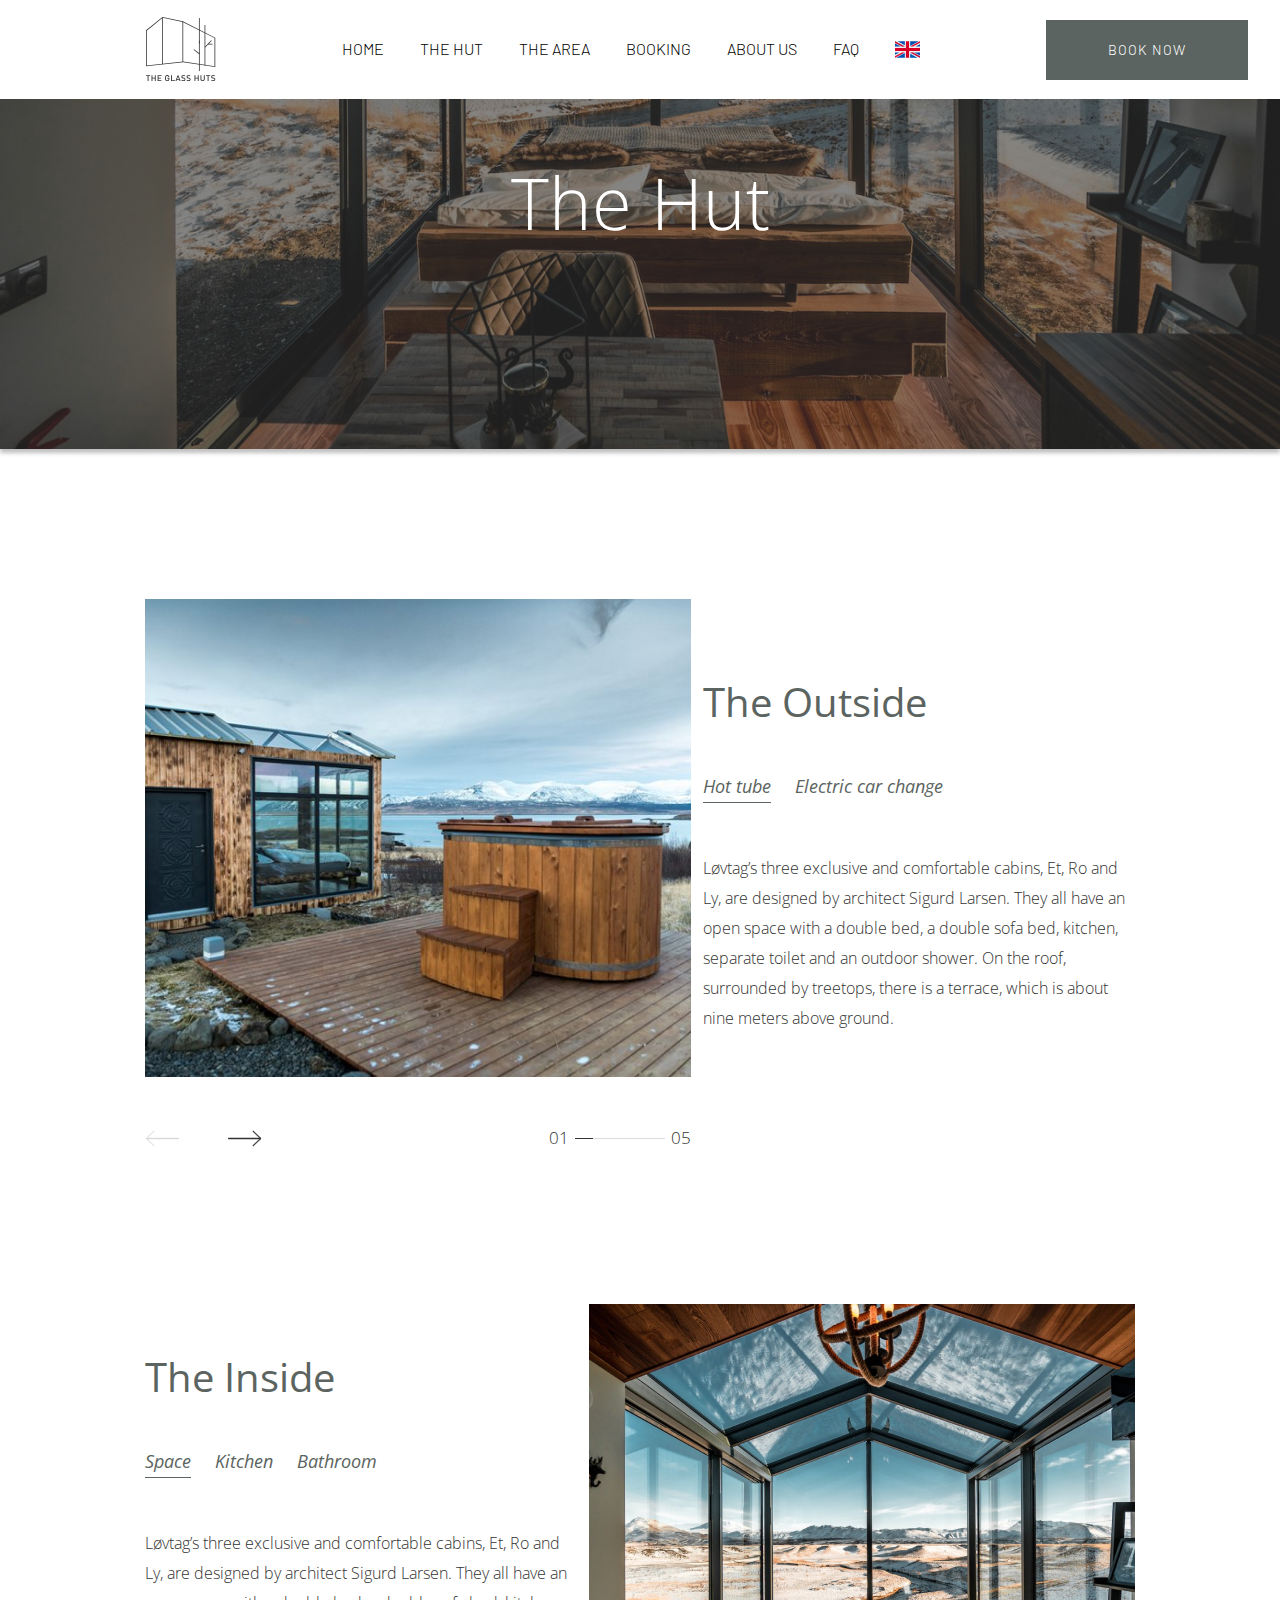
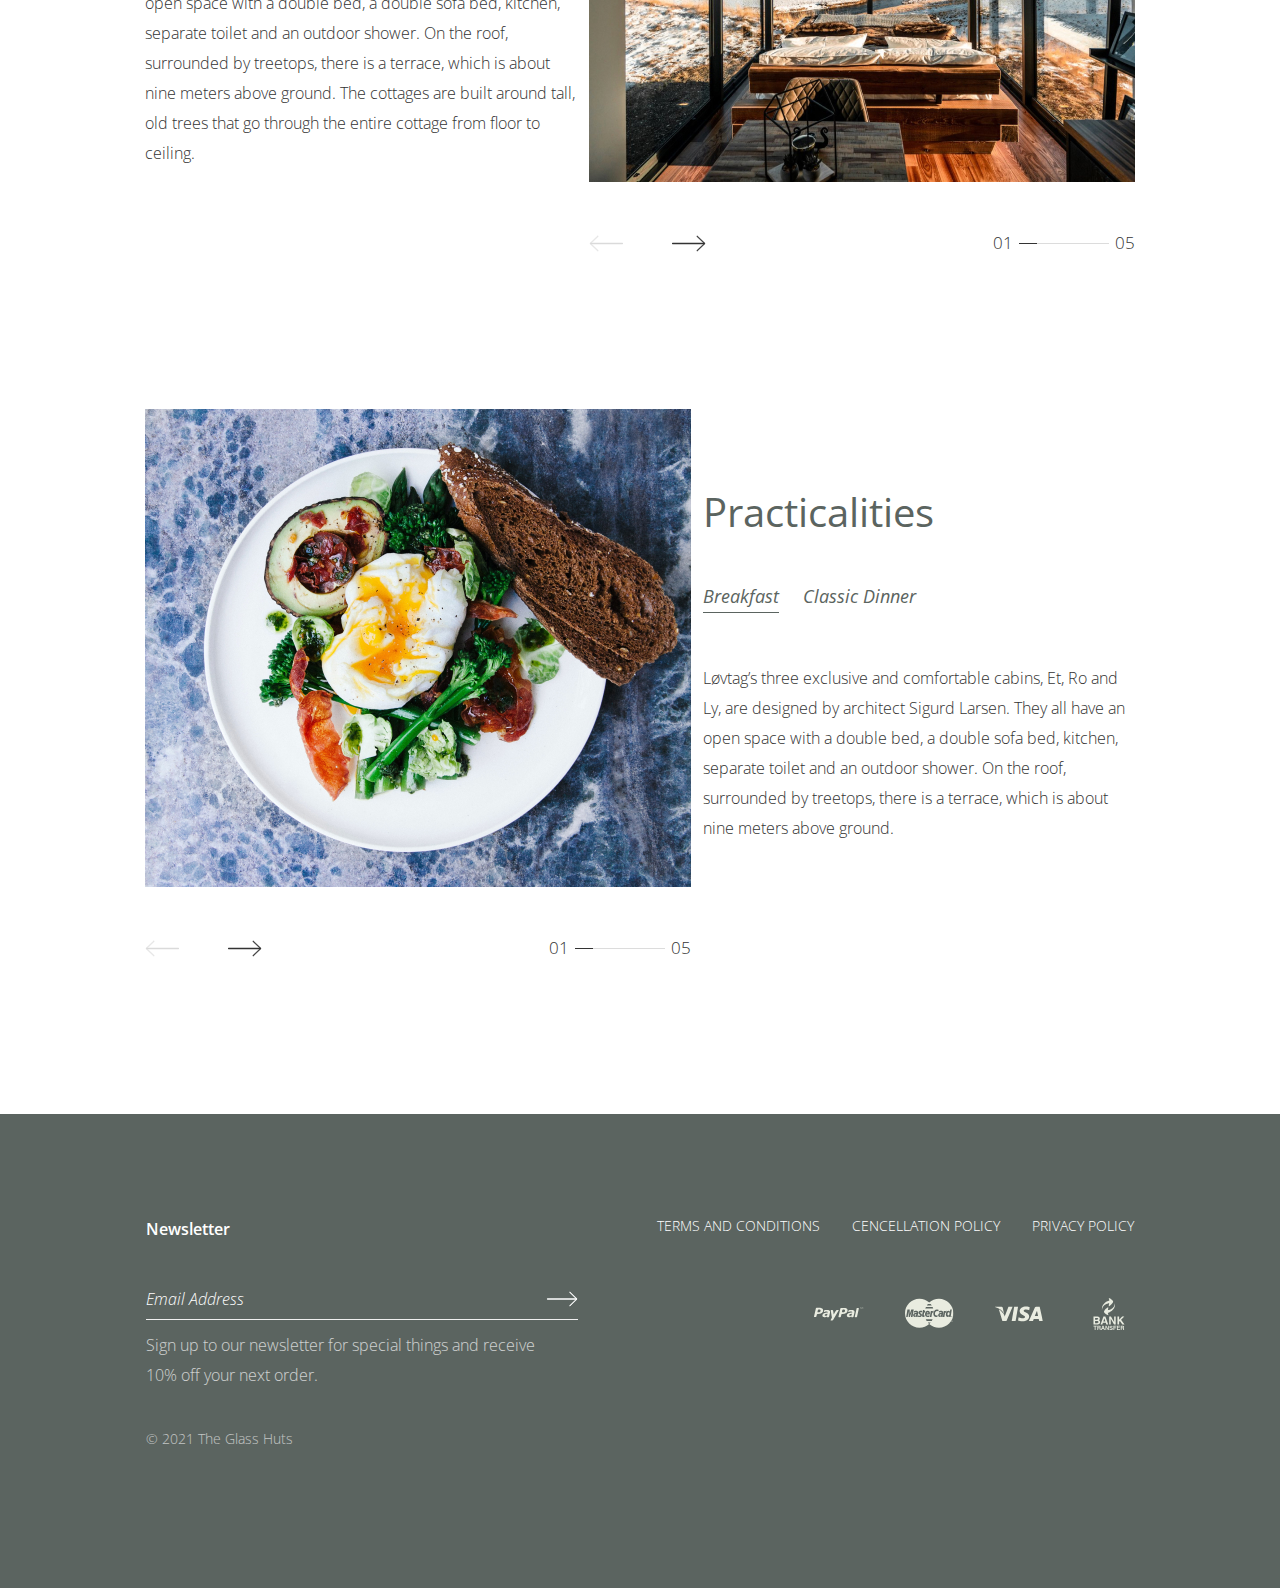
==== hut.html @ 8d21ddbc "initial commit" ====
<!DOCTYPE html>
<html lang="en">

<head>
  <meta charset="UTF-8">
  <meta http-equiv="X-UA-Compatible" content="IE=edge">
  <meta name="viewport" content="width=device-width, initial-scale=1.0">

  <link rel="preconnect" href="https://fonts.googleapis.com">
  <link rel="preconnect" href="https://fonts.gstatic.com" crossorigin>
  <link
    href="https://fonts.googleapis.com/css2?family=Barlow:wght@300;500&family=Open+Sans:wght@300;400;600&display=swap"
    rel="stylesheet">

  <link rel="stylesheet" href="./css/global.css">
  <link rel="stylesheet" href="./css/style.css">

  <script defer src="./js/app.js"></script>
  <script defer src="./js/slider-hut.js"></script>
  <title>The Glass Huts | The Hut</title>
</head>

<body>

  <!-- HEADER -->
  <header class="header">

    <a href="index.html"><img class="logo" src="./img/logo.svg" alt="Glass hut logo"></a>

    <nav class="main-nav">
      <ul class="main-nav__list">
        <li><a href="index.html" class="main-nav__link">Home</a></li>
        <li><a href="hut.html" class="main-nav__link">the hut</a></li>
        <li><a href="area.html" class="main-nav__link">The area</a></li>
        <li><a href="booking.html" class="main-nav__link">booking</a></li>
        <li><a href="about.html" class="main-nav__link">about us</a></li>
        <li><a href="faq.html" class="main-nav__link">faq</a></li>
        <li>

          <div class="language">
            <div class="selected-language">
              <img src="./img/flags/united-kingdom.svg" alt="English language">
            </div>
            <ul class="language-list">
              <li>
                <a href=""><img src="./img/flags/denmark.svg" alt="Danish language">
                </a>
              </li>
              <li>
                <a href=""><img src="./img/flags/germany.svg" alt="German language"></a>
              </li>
              <li>
                <a href=""><img src="./img/flags/united-kingdom.svg" alt="English language"></a>
              </li>
            </ul>
          </div>
        </li>
      </ul>
    </nav>

    <a href="booking.html" class="btn">Book now</a>

  </header><!-- ./header -->

  <main>

    <section class="section-hero section-hero--secondary hut">
      <h1 class="heading-primary">The Hut</h1>
    </section>

    <section class="section-hut">

      <!-- hut-gallery 1 -->
      <div class="hut-gallery">
        <div class="hut-imgs">

          <div class="slider">
            <div class="slider__item slider__item--hut">
              <img src="./img/hut/hut-hot-tub-1.jpg" alt="Hot tub in the open air photo">
            </div>
            <div class="slider__item slider__item--hut">
              <img src="./img/hut/hut-inside-1.jpg" alt="Hot tub in the open air photo">
            </div>
            <div class="slider__item slider__item--hut">
              <img src="./img/hut/hut-hot-tub-1.jpg" alt="Hot tub in the open air photo">
            </div>
            <div class="slider__item slider__item--hut">
              <img src="./img/hut/hut-inside-1.jpg" alt="Hot tub in the open air photo">
            </div>
            <div class="slider__item slider__item--hut">
              <img src="./img/hut/hut-breakfast-1.jpg" alt="Hot tub in the open air photo">
            </div>
          </div>


          <div class="slider__controls-container">
            <!-- Slider controls -->
            <div class="slider__controls--hut">
              <a class="previous previous--hut">
                <img src="./img/hut/slider/arrow-left-disabled.svg" alt="Arrow left"></a>
              <a class="next next--hut">
                <img src="./img/hut/slider/arrow-right.svg" alt="Arrow right"></a>
            </div>

            <!-- Slider progress -->
            <div class="slider-progress-container">
              <p class="slider-progress-num">01</p>
              <div class="slider-progress--hut">
                <div class="slider-progress__item--hut"></div>
                <div class="slider-progress__item--hut"></div>
                <div class="slider-progress__item--hut"></div>
                <div class="slider-progress__item--hut"></div>
                <div class="slider-progress__item--hut"></div>
              </div>
              <p class="slider-progress-num">05</p>
            </div>
          </div>
        </div>


        <div class="hut-info">
          <h2 class="generic-content__title">The Outside</h2>
          <div class="hut-categories">
            <a href="#" class="generic-content__link active">Hot tube
            </a>
            <a href="#" class="generic-content__link">Electric car change
            </a>
          </div>
          <p class="generic-content__text">Løvtag’s three exclusive and comfortable cabins, Et, Ro and Ly, are designed
            by architect Sigurd Larsen. They all have an open space with a double bed, a double sofa bed, kitchen,
            separate toilet and an outdoor shower. On the roof, surrounded by treetops, there is a terrace, which is
            about nine meters above ground. </p>
          <p class="generic-content__text invisible">Lorem ipsum dolor sit amet consectetur adipisicing elit. Soluta
            nihil corporis quia libero eaque fugiat dolorem eos. Consequatur, natus ea dolorum doloremque dolores est
            aut atque voluptatibus impedit officiis officia repudiandae velit minima iusto placeat delectus sit esse!
            Eum aliquid iure excepturi reiciendis repellendus dolores fugiat ex porro placeat velit. </p>
        </div>
      </div> <!-- ./hut-gallery -->

      <!-- hut-gallery 2 -->
      <div class="hut-gallery">
        <div class="hut-info">
          <h2 class="generic-content__title">The Inside</h2>
          <div class="hut-categories">
            <a href="#" class="generic-content__link active">Space
            </a>
            <a href="#" class="generic-content__link ">Kitchen
            </a>
            <a href="#" class="generic-content__link">Bathroom
            </a>
          </div>
          <p class="generic-content__text">Løvtag’s three exclusive and comfortable cabins, Et, Ro and Ly, are designed
            by architect Sigurd Larsen. They all have an open space with a double bed, a double sofa bed, kitchen,
            separate toilet and an outdoor shower. On the roof, surrounded by treetops, there is a terrace, which is
            about nine meters above ground. The cottages are built around tall, old trees that go through the entire
            cottage from floor to ceiling.</p>
          <p class="generic-content__text invisible">Lorem, ipsum dolor sit amet consectetur adipisicing elit. Porro
            distinctio
            est doloremque aperiam laboriosam sed voluptatum fugit, dolor non soluta consequatur facere nihil doloribus
            deleniti quae ad cupiditate perferendis. Vitae aperiam, nobis doloribus provident atque iure aliquid fuga
            ut! Rerum quidem vel repellendus esse nostrum. Non cupiditate nostrum quas fuga modi voluptate error, quos
            eaque. Eos perspiciatis tempora non voluptatem itaque velit et nobis eius exercitationem sed, veniam
            mollitia esse?</p>
          <p class="generic-content__text invisible">Lorem ipsum dolor sit amet consectetur adipisicing elit. Odit
            corrupti quasi
            accusamus maiores quibusdam cum, accusantium rerum nisi sapiente doloremque reprehenderit earum in maxime
            veniam fuga? Vero, libero harum voluptatum, voluptate illo voluptates veniam consectetur aliquid ipsam quos,
            nobis in? Nam, vitae voluptatibus fuga inventore sint itaque sapiente quasi ut quisquam iste vero. Culpa
            alias distinctio quasi rem officiis assumenda cupiditate laudantium, laboriosam repellendus dignissimos
            delectus temporibus neque. Quae, id?</p>
        </div>

        <div class="hut-imgs">

          <div class="slider">
            <div class="slider__item slider__item--hut">
              <img src="./img/hut/hut-inside-1.jpg" alt="Hot tub in the open air photo">
            </div>
            <div class="slider__item slider__item--hut">
              <img src="./img/hut/hut-hot-tub-1.jpg" alt="Hot tub in the open air photo">
            </div>
            <div class="slider__item slider__item--hut">
              <img src="./img/hut/hut-inside-1.jpg" alt="Hot tub in the open air photo">
            </div>
            <div class="slider__item slider__item--hut">
              <img src="./img/hut/hut-hot-tub-1.jpg" alt="Hot tub in the open air photo">
            </div>
            <div class="slider__item slider__item--hut">
              <img src="./img/hut/hut-breakfast-1.jpg" alt="Hot tub in the open air photo">
            </div>
          </div>


          <div class="slider__controls-container">
            <!-- Slider controls -->
            <div class="slider__controls--hut">
              <a class="previous previous--hut">
                <img src="./img/hut/slider/arrow-left-disabled.svg" alt="Arrow left"></a>
              <a class="next next--hut">
                <img src="./img/hut/slider/arrow-right.svg" alt="Arrow right"></a>
            </div>

            <!-- Slider progress -->
            <div class="slider-progress-container">
              <p class="slider-progress-num">01</p>
              <div class="slider-progress--hut">
                <div class="slider-progress__item--hut"></div>
                <div class="slider-progress__item--hut"></div>
                <div class="slider-progress__item--hut"></div>
                <div class="slider-progress__item--hut"></div>
                <div class="slider-progress__item--hut"></div>
              </div>
              <p class="slider-progress-num">05</p>
            </div>
          </div>
        </div>
      </div> <!-- ./hut-gallery -->

      <!-- hut-gallery 3 -->
      <div class="hut-gallery">
        <div class="hut-imgs">

          <div class="slider">
            <div class="slider__item slider__item--hut">
              <img src="./img/hut/hut-breakfast-1.jpg" alt="Hot tub in the open air photo">
            </div>
            <div class="slider__item slider__item--hut">
              <img src="./img/hut/hut-inside-1.jpg" alt="Hot tub in the open air photo">
            </div>
            <div class="slider__item slider__item--hut">
              <img src="./img/hut/hut-hot-tub-1.jpg" alt="Hot tub in the open air photo">
            </div>
            <div class="slider__item slider__item--hut">
              <img src="./img/hut/hut-breakfast-1.jpg" alt="Hot tub in the open air photo">
            </div>
            <div class="slider__item slider__item--hut">
              <img src="./img/hut/hut-inside-1.jpg" alt="Hot tub in the open air photo">
            </div>
          </div>


          <div class="slider__controls-container">
            <!-- Slider controls -->
            <div class="slider__controls--hut">
              <a class="previous previous--hut">
                <img src="./img/hut/slider/arrow-left-disabled.svg" alt="Arrow left"></a>
              <a class="next next--hut">
                <img src="./img/hut/slider/arrow-right.svg" alt="Arrow right"></a>
            </div>

            <!-- Slider progress -->
            <div class="slider-progress-container">
              <p class="slider-progress-num">01</p>
              <div class="slider-progress--hut">
                <div class="slider-progress__item--hut"></div>
                <div class="slider-progress__item--hut"></div>
                <div class="slider-progress__item--hut"></div>
                <div class="slider-progress__item--hut"></div>
                <div class="slider-progress__item--hut"></div>
              </div>
              <p class="slider-progress-num">05</p>
            </div>
          </div>
        </div>


        <div class="hut-info">
          <h2 class="generic-content__title">Practicalities</h2>
          <div class="hut-categories">
            <a href="#" class="generic-content__link active">Breakfast
            </a>
            <a href="#" class="generic-content__link">Classic Dinner
            </a>
          </div>
          <p class="generic-content__text">Løvtag’s three exclusive and comfortable cabins, Et, Ro and Ly, are designed
            by architect Sigurd Larsen. They all have an open space with a double bed, a double sofa bed, kitchen,
            separate toilet and an outdoor shower. On the roof, surrounded by treetops, there is a terrace, which is
            about nine meters above ground. </p>
          <p class="generic-content__text invisible">Lorem ipsum dolor sit amet consectetur adipisicing elit. Soluta
            nihil corporis quia libero eaque fugiat dolorem eos. Consequatur, natus ea dolorum doloremque dolores est
            aut atque voluptatibus impedit officiis officia repudiandae velit minima iusto placeat delectus sit esse!
            Eum aliquid iure excepturi reiciendis repellendus dolores fugiat ex porro placeat velit. </p>
        </div>
      </div> <!-- ./hut-gallery -->

    </section>

  </main>

  <footer class="footer">
    <div class="newsletter">
      <h3 class="newsletter__title">Newsletter</h3>
      <form class="footer-form">
        <div class="form-group">
          <input class="form-input" type="email" name="email" placeholder="Email Address">
          <button class="form-btn" type="submit"><img src="./img/slider/arrow-right.svg"
              alt="Arrow right icon"></button>
        </div>
      </form>
      <p class="generic-content__text">Sign up to our newsletter for special things and receive 10% off your next order.
      </p>
      <p class="generic-content__text copyright">&copy; 2021 The Glass Huts</p>
    </div>
    <div class="footer-links">
      <ul class="policy-links">
        <li><a class="policy-link" href="#">TERMS AND CONDITIONS</a></li>
        <li><a class="policy-link" href="#">CENCELLATION POLICY</a></li>
        <li><a class="policy-link" href="#">PRIVACY POLICY</a></li>
      </ul>
      <ul class="payment-links">
        <li><a href="https://paypal.com" target="_blank"><img src="./img/footer/paypal-logo.svg" alt="Paypal logo"></a>
        </li>
        <li><a href="https://mastercard.com" target="_blank"><img src="./img/footer/mastercard-logo.svg"
              alt="Mastercard logo"></a></li>
        <li><a href="https://visa.com" target="_blank"><img src="./img/footer/visa-logo.svg" alt="Visa card logo"></a>
        </li>
        <li><a
            href="https://www.google.com/search?q=bank+transfer&sxsrf=AOaemvKVioMUXL3Hq52mlbik66ZH3pfMEw%3A1636132542010&ei=vmaFYZEC4qOuBJS-uFA&oq=bank+transfer&gs_lcp=[base64]&sclient=gws-wiz&ved=0ahUKEwiR2eLX3IH0AhXikYsKHRQfDgoQ4dUDCA4&uact=5"
            target="_blank"><img src="./img/footer/banktransfer-logo.svg" alt="Bank transfer logo"></a></li>
      </ul>
    </div>
  </footer>
</body>

</html>
---- css/global.css ----
/* - Font sizez (px)
10 / 12 / 14 / 16 / 18 / 20 / 24 / 30 / 36 / 44 / 52 / 62 / 74 / 86 / 98 */

/* Spacing system (px)
2 / 4 / 8 / 12 / 16 / 24 / 32 / 48 / 64 / 80 / 96 / 128 */

/* FONTS 
 font-family: 'Barlow', sans-serif;
font-family: 'Open Sans', sans-serif; 
*/

:root {
  --fw-300: 300;
  --fw-400: 400;
  --fw-500: 500;
  --fw-600: 600;
  --fw-700: 700;

  --clr-grey-100: #EFEFEF;
  --clr-grey-200: #828282;
  --clr-grey-400: #333;
  --clr-black: #000;
  --clr-white: #fff;
  --clr-green-400: #41906D;
  --clr-primary-200: #E9ECE0;
  --clr-primary-300: #808E88;
  --clr-primary-400: #5B6460;
  --clr-primary-500: #3E443E;
}

/* GLOBAL STYLES */

*,
*::before,
*::after {
  margin: 0;
  padding: 0;
  box-sizing: border-box;
}

html {
  /* 1rem = 10px */
  font-size: 62.5%;
  scroll-behavior: smooth;
}

body {
  max-width: 141rem;
  margin: 0 auto;

  font-family: 'Open Sans', sans-serif;
  font-weight: var(--fw-400);
  line-height: 1;
  color: var(--clr-grey-400);
}

img {
  max-width: 100%;
  height: auto;
  display: block;
}

section {
 margin-bottom: 15rem;
}

ul {
  list-style: none;
}

.flex {
  display: flex;
}

/**************************/
/* GENERAL REUSABLE COMPONENTS */
/**************************/

.container {
  padding: 0 14.6rem;
}

.heading-primary {
  font-size: 7.2rem;
  font-weight: var(--fw-300);
  color: var(--clr-white);
  line-height: 1.02;
}

.generic-content {
  width: 50%;

  color: var(--clr-primary-400);
}

.generic-content__title {
  margin-bottom: 5rem;

  font-size: 4rem;
  font-weight: var(--fw-400);
  color: var(--clr-primary-400);
}

.generic-content__subtitle {
  margin-bottom: 3rem;

  font-size: 2.4rem;
  font-weight: var(--fw-400);
  font-style: italic;
  color: var(--clr-primary-400);
  line-height: 1.5; 
}

.generic-content__text {
  padding-bottom: 3.4rem; 

  font-size: 1.6rem;
  font-weight: var(--fw-300);
  line-height: 1.875;
  color: var(--clr-black);
  text-decoration: none;
}

.generic-content__link:link,
.generic-content__link:visited {
  font-size: 1.6rem;
  font-weight: var(--fw-600);
  color: var(--clr-primary-400);
  text-decoration: none;

  border-bottom: 2px solid var(--clr-primary-400);
}

.section-img {
  width: 50%;
}

.invisible {
  display: none;
}

/* BUTTON */
.btn,
.btn:link,
.btn:visited {
  display: inline-block;
  padding: 1.6rem 6.2rem;

  font-family: "Barlow", sans-serif;
  font-size: 1.4rem;
  font-weight: var(--fw-300);
  letter-spacing: 1px;
  line-height: 2;
  color: var(--clr-white);
  text-transform: uppercase;
  text-decoration: none;

  background-color: var(--clr-primary-400);
  border: 0;
  cursor: pointer;

  transition: background .3s ease;
}

.btn:hover,
.btn:active {
  background-color: var(--clr-primary-300);
}

.btn--full {
  width: 100%;
  margin-bottom: 3rem;

  text-align: center;
}

.btn--cta:link,
.btn--cta:visited {
  display: flex;
  justify-content: center;
  align-items: center;
  padding: 1.95rem 8.4rem;

  font-size: 1.8rem;
  line-height: 1.55;
}

.btn-link:link,
.btn-link:visited {
  width: 18rem;
  height: 5.5rem;
  display: flex;
  justify-content: center;
  align-items: center;

  margin-top: 5rem;
  padding: 1.4rem 3rem;

  background: 0;
  border: .5px solid var(--clr-white);
  box-shadow: 0 4px 4px rgba(0, 0, 0, .25);

  transition: all .3s;
}

.btn-link:hover,
.btn-link:active {
  color: var(--clr-primary-500);

  background-color: var(--clr-primary-200);

}


/* CTA */
.cta {
  display: flex;
  position: absolute;
  left: 14.6rem;
  bottom: -3.5rem;
}

.cta__price {
  display: flex;
  flex-direction: column;
  justify-content: center;
  align-items: center;
  padding: 1.95rem 3.1rem 1.95rem 2.8rem;

  font-family: 'Barlow', sans-serif;
  font-size: 1.2rem;
  font-weight: var(--fw-300);
  color: var(--clr-grey-400);
  line-height: 1.5;

  background-color: var(--clr-primary-200);
}

.cta__price span:nth-child(1) {
  align-self: start;
}

.cta__price span:nth-child(2) {
  font-size: 2.2rem;
  font-weight: var(--fw-500);
  line-height: 1.27;
}

.cta__price span:nth-child(3) {
  align-self: end;
}

/**************************/
/* SLIDER */
/**************************/
.slider {
  position: relative;
}

.slider__item--hero {
  background-color: var(--clr-grey-400);
  position: relative;
/*   overflow: hidden; */
}

.slider__item--hero img {
  width: 100%;
  
  /* object-fit: cover; */
  opacity: .65;
}

.slider__controls{
  display: flex;
  gap: 5rem;
  position: absolute;
  bottom: 8.5rem;
  left: 50%;
  transform: translateX(-50%);

  cursor: pointer;
}

.previous img,
.next img {
  cursor: pointer;

  transition: all .6s ease;
}

.previous:hover img,
.next:hover img {
  filter: invert(35%);
}

/* slide animation */
.slider__item {
  animation-name: fade;
  animation-duration: 1.5s;
}

@keyframes fade {
  
  from  {
    opacity: .7;
  }

  to {
    opacity: 1;
  }
}

/* Slider progress */
.slider-progress {
  position: absolute;
  width: 1.5px;
  height: 400px;
  top: 95px;
  left: 41px;
  padding: 2rem 0;

  background-color: rgba(255, 255, 255, .25);
}

.slider-progress__item{
  width: 1.5px;
  height: 60px;

  background-color: var(--clr-white);
  
  transition: opacity .4s linear;
}
---- css/style.css ----
/**************************/
/* HEADER */
/**************************/
.header {
  display: flex;
  justify-content: space-between;
  align-items: center;
  padding: 1.7rem 3.2rem 1.7rem 14.6rem;  

 box-shadow: 2px 0 20px rgba(0, 0, 0, .08);
}

.logo {
  height: 6.5rem;
}

/**************************/
/* NAVIGATION */
/**************************/
.main-nav__list {
  display: flex;
  align-items: center;
  gap: 3.6rem;

  font-family: "Barlow", sans-serif;
}

.main-nav__link:link,
.main-nav__link:visited {
  display: inline-block;

  font-size: 1.6rem;
  font-weight: var(--fw-300);
  color: var(--clr-black);
  text-decoration: none;
  text-transform: uppercase;


}

.main-nav__link:link:after,
.main-nav__link:visited:after {
  content: "";
  display: block;

  border-bottom: 1px solid var(--clr-black);

  transform: scaleX(0);
  transition: transform .25s ease-in-out;
}

.main-nav__link:hover:after,
.main-nav__link:active:after {
  transform: scaleX(1);
}

/* Language menu */
.language {
  display: flex;
  flex-direction: column;
  justify-content: center;
  align-items: center;
  position: relative;
}

.selected-language {
  cursor: pointer;
}

.language-list {
  display: none;
  width: 3.5rem;

  background-color: var(--clr-white);
   box-shadow: 0 1px 10px rgba(0, 0, 0, .2);
}

.language:hover .language-list{
  display: block;
  position: absolute;
  top: 2.5rem;
  left: -.5rem;

  z-index: 10;
}

.language-list li {
  width: 3.5rem;
  height: 3.5rem;
}

.language-list li a {
  padding: .5rem;
  display: block;
}

.language-list li a:hover {
  background-color: var(--clr-primary-200);
}

/**************************/
/* SECTION HERO */
/**************************/
.section-hero {
  position: relative;

  box-shadow: 0 4px 4px rgba(0, 0, 0, .25);
}

.section-hero--secondary {
  max-width: 100%;
  height: 35rem;
  padding-top: 6.7rem;
  display: flex;
  flex-direction: column;
  align-items: center;

  background-repeat: no-repeat;
  background-position: center;
  background-size: cover;
}

.section-hero--secondary.booking {
  background-image: linear-gradient(rgba(51, 51, 51, .6), rgba(51, 51, 51, .6)),
  url('.././img/booking/booking-hero.jpg');
}

.section-hero__content {
  position: absolute;
  top: 9.5rem;
  right: 5.8rem;

  text-align: right;
}

.section-hero__content div {
  max-width: 33rem;
  margin: 3.4rem 8.4rem 0 auto;

  text-align: center;
}

.section-hero__description {
  font-size: 2rem;
  font-weight: var(--fw-300);
  color: var(--clr-white);
  line-height: 1.5;
}

.section-hero__location {
  display: flex;
  align-items: center;
  margin-top: 1.5rem;

  font-size: 1.8rem;
  font-weight: var(--fw-300);
  color: var(--clr-white);
  line-height: 1.333;
}

.section-hero__location span {
  position: relative;
  margin-left: .65rem;
}

.section-hero__location span:after {
  content: "";
  position: absolute;
  left: 0;
  bottom: 2px;
  display: block;
  height: 1px;
  width: 100%;

  background-color: var(--clr-white);  
}

/**************************/
/* SECTION CABINS */
/**************************/

.cabins .flex {
  margin-bottom: 15rem;
}

.generic-content--cabins {
  padding: 8.7rem 10.5rem 0 14.7rem;
}

.cabins__gallery {
  display: flex;
  gap: 2.4rem;
  padding: 0 3.2rem;
  
}

.cabins__gallery-item,
.about-gallery-item {
  overflow: hidden;
}

.cabins__gallery-item img,
.about-gallery-item img {
  transition: all .4s;
}

.cabins__gallery-item img:hover,
.about-gallery-item img:hover {
  transform: scale(1.1);
}

/**************************/
/* SECTION FOREST */
/**************************/

.section-forest {
  display: flex;
  margin-bottom: 0;
}

.section-img--forest {
  position: relative;
  height: 65rem;

  background-color:var(--clr-primary-500);
}

.location-mark:before {
  display: flex;
  justify-content: center;
  align-items: center;

  content: "WE ARE \A HERE";
  /* помогает перевести текст на следующую строку */
  white-space: pre;
 
  width: 17.6rem;
  height: 17.6rem;
  position: absolute;
  top: 50%;
  left: 50%;
  z-index: 10;

  font-family: 'Barlow', sans-serif;
  font-size: 1.2rem;
  font-weight: var(--fw-300);
  text-transform: uppercase;
  color: var(--clr-grey-400);
  line-height: 1.33;
  text-align: center;

  border-radius: 50%;
  /* Чтобы градиент сработал, пришлось написать ему стартовую позицию 50% 50%, которая якобы должна быть по-умолчанию если её не указывать, но без неё не работает, пойми почему? */
  background-image: radial-gradient(
    50% 50%,
    #fff 0% 54.54%,
    rgba(255, 255, 255, .35) 56% 76.13%,
    rgba(255, 255, 255, .15) 77% 100%);

  transform: translate(-50%, -50%);
}

.section-img--forest img{
  height: 100%;

  object-fit: cover;
  object-position: top left;
  opacity: .6;
}

.generic-content--forest {
  padding: 15rem 13rem 12rem 11rem;

  background-color: var(--clr-primary-200);
}

.generic-content--forest .generic-content__link {
  font-style: italic;
}


/**************************/
/* SECTION FACILITIES */
/**************************/
.section-facilities {
  padding: 15rem 29rem;
  margin-bottom: 0;

  text-align: center;

  background-color: var(--clr-primary-400);
}

.generic-content__title--facilities {
  margin-bottom: 10rem;

  font-weight: var(--fw-300);
  color: var(--clr-white);
}

.facilities__list {
  display: grid;
  justify-items: center;
  align-items: center;
  grid-template-columns: repeat(4, 1fr);
  gap: 8rem;
}

.facilities__list-item {
  display: flex;
  flex-direction: column;
}

.facilities__list-item img {
  width: 7rem;
  height: 7rem;
  margin-bottom: 2rem;
  justify-self: center;
  align-self: center;
}

.facilities__list-item span {
  font-size: 1.8rem;
  color: var(--clr-white);
  line-height: 1.55;
}

/**************************/
/* ABOUT US FEATURE */
/**************************/
.about-us-feature {
  width: 100%;
  height: 55.9rem;
  position: relative;
}

.feature-img {
  width: 100%;
  height: 100%;
  object-fit: cover;
  object-position: left;
}

.btn--rounded:link,
.btn--rounded:visited {
  display: flex;
  width: 15.7rem;
  height: 15.7rem;
  justify-content: center;
  align-items: center;  
  position: absolute;
  top: 50%;
  left: 50%;

  transform: translate(-50%, -50%);  

  font-family: 'Barlow', sans-serif;
  font-size: 1.6rem;
  font-weight: var(--fw-300);
  line-height: 1.375;
  text-decoration: none;
  color: var(--clr-grey-400);

  background-color: var(--clr-primary-200);
  border-radius: 50%;

  transition: all .3s;
}

.btn--rounded:hover,
.btn--rounded:active {
  color: var(--clr-white);
  
  background-color: var(--clr-primary-400); 
}

.btn--rounded:link span,
.btn--rounded:visited span {
  border-bottom: 0;
 
  transition: border .3s;
}

.btn--rounded:hover span,
.btn--rounded:active span {
  margin-bottom: -1px;

  border-bottom: 1px solid var(--clr-white);
}

/**************************/
/* ABOUT US FEATURE */
/**************************/
.section-contacts {
  display: flex;
  justify-content: center;
  align-items: flex-end;
  padding: 15rem 14.6rem 13.3rem;
  margin-bottom: 0;
}

.section-contacts .generic-content__text {
  padding-bottom: 0;
}

.section-contacts address {
  display: flex;
  flex-direction: column;
}

.section-contacts address span {
  margin-bottom: 2rem;
}

.section-contacts a{
  text-decoration: none;
  color: var(--clr-black);
}

.cta-block {
  margin-top: 4.6rem;
  margin-left: auto;
}

.cta--contacts{
  position: static;
}
.cta--contacts .btn--cta {
  padding: 3.6rem 8rem;
}

.cta--contacts .cta__price {
  padding: 1.95rem 3.26rem 1.95rem 1.9rem;
}

.social-links {
  display: flex;
  gap: 4.3rem;
  margin-bottom: 1.7rem;
}

.social-link:link,
.social-link:visited {
  display: flex;
  justify-content: center;
  align-items: center;
  width: 5rem;
  height: 5rem;
  margin-top: 5rem;

  border-radius: 50%;
  background-color: var(--clr-primary-400);

  transition:  all .3s;
}

.social-link:hover,
.social-link:active {
  background-color: var(--clr-primary-200);
}

.social-link:hover img,
.social-link:active img {
  transition: all .3s;
}

.social-link:hover img,
.social-link:active img {
  filter: invert(39%) sepia(14%) saturate(197%) hue-rotate(101deg) brightness(93%) contrast(89%);
}

/**************************/
/* FOOTER */
/**************************/
.footer {
  display: flex;
  justify-content: space-between;
  padding: 10rem 14.6rem;

  background-color: var(--clr-primary-400);
}

.footer-form {
  width: 43.2rem;
}

.form-group {
  display: flex;
  justify-content: space-between;
  margin-bottom: 1rem;

  border-bottom: 1px solid var(--clr-grey-100);
}

.form-input,
.form-btn {
  display: inline-block;
  padding-bottom: .5rem;

  background: none;
  border: 0;
}

.form-input {
  width: 100%;

  font-family: 'Open Sans', sans-serif; 
}

.form-input,
.form-input:focus,
.form-input::placeholder {
  font-size: 1.6rem;
  font-style: italic;
  font-weight: var(--fw-300);
  color: var(--clr-white);
  line-height: 1.875;

  outline: none;
}

.form-btn {
  cursor: pointer;
}

.newsletter__title {
  margin-bottom: 4rem;

  font-size: 1.6rem;
  font-weight: var(--fw-600);
  color: var(--clr-white);
  line-height: 1.875;
}

.newsletter .generic-content__text {
  max-width: 45ch;

  color: var(--clr-white);
  opacity: .7;
}

.newsletter .copyright {
  font-size: 1.4rem;
  font-weight: var(--fw-300);
  line-height: 2.15;
  color: var(--clr-grey-100);

  opacity: .7;
}

.footer-links {
  display: flex;
  flex-direction: column;
  align-items: flex-end;
}

.policy-links {
  display: flex;
  justify-content: center;
  align-items: center;
  gap: 3.2rem;
  margin-bottom: 5rem;
}

.policy-link:link,
.policy-link:visited {
  font-size: 1.4rem;
  font-weight: var(--fw-300);
  line-height: 1.714;
  color: var(--clr-white);
  text-decoration: none;
  text-transform: uppercase;
}

.policy-link:link:after,
.policy-link:visited:after {
  content: "";
  display: block;

  border-bottom: 1px solid var(--clr-white);

  transform: scaleX(0);
  transition: transform .25s ease-in-out;
}

.policy-link:hover:after,
.policy-link:active:after {
  transform: scaleX(1);
}

.payment-links {
  display: flex;
  gap: 4rem;
 }

.payment-links li {
  width: 5rem;
  height: 5rem;
  display: flex;
  justify-content: center;
  align-items: center;
}

/**************************/
/* SECTION FAQ */
/**************************/

.section-faq {
  margin-top: 15rem;
}

/**************************/
/* SECTION BOOKING */
/**************************/
.section-booking,
.section-payment {
  display: flex;
  justify-content: space-between;
  padding: 0 3.2rem 0 14.6rem;
  margin-bottom: 0;
}

.section-link {
  display: flex;  
  justify-content: center;
  margin-bottom: 10rem;
}

/* Features */
.section-booking-features,
.payment-info {
  width: 66rem;
}

.section-booking-feature {
  margin-bottom: 10rem;
}

.section-booking__title,
.payment-form-title {
  padding-bottom: 2rem;
  margin-bottom: 2.4rem;

  font-size: 2.4rem;
  font-weight: var(--fw-600);
  color: var(--clr-primary-400);

  border-bottom: 1px solid var(--clr-primary-400);
}

.section-booking-feature:nth-child(2) 
.section-booking__description li{
  padding-bottom: 2rem;

  line-height: 1.125;
}

.section-booking__description {
  font-size: 1.6rem;
  line-height: 1.75;
  color: var(--clr-grey-400);
}

.section-booking__description li:last-child {
  padding-bottom: 0 !important;
}

/* Accordion booking */
.accordion-booking__item {
  margin-bottom: 2.4rem;

  cursor: pointer;
}

.accordion-booking__item.active .feature-arrow {
  transform: rotate(180deg);
}

.accordion-booking__item-label {
  display: grid;
  align-items: center;
  grid-template-columns: 6% 90.5% 3.5%;
  padding: 1.8rem 2.4rem;

  background-color: var(--clr-primary-200);
}

.feature-title {
  display: flex;
  flex-direction: column;
  gap: .5rem;
  padding-left: 2rem;

  color: var(--clr-grey-400);
}

.feature-text--content {
  padding-bottom: 1rem;

  font-size: 1.6rem;
}

.feature-text {
  font-size: 1.8rem;
  font-weight: var(--fw-600);  
  line-height: 1.11;
}

.feature-price {
  font-size: 1.6rem;
  line-height: 1.125;
}

.accordion-booking__item-content {
  display: none;
  padding: 2.4rem 0 5rem 2.5rem;
}

.active .accordion-booking__item-content {
  display: block;
}

.feature-details {
  font-size: 1.4rem;
  font-weight: var(--fw-300);
  line-height: 1.428;
}

/* Checkout */
.checkout {
  width: 43.2rem;
  padding: 2.4rem;
  align-self: flex-start;

  border: 1px solid var(--clr-primary-400);
}

.rate,
.checkout-title {
  padding-bottom: 2rem;

  font-size: 1.6rem;
  line-height: 2.5;
}

.checkout-title {
  display: flex;
  justify-content: center;
  align-items: center;
  gap: 1.95rem;
}

.checkout-title p {
  margin: 0;

  font-size: 1.6rem;
  font-weight: var(--fw-400);
  line-height: 2.5;
}

.checkout-title span {
  color: var(--clr-grey-400);
}

.checkout-title span::after {
  display: none;
} 

.payment-title {
  font-size: 2.4rem;
  font-weight: var(--fw-400);
  line-height: 1.666;
}


.rate-price {
  font-size: 2.4rem;
  font-weight: var(--fw-600);
  line-height: 1.666;
}

/* Checkout date */

.date {
  display: flex;
  padding: 1.5rem 2.1rem;
  margin-bottom: 2.4rem;

  border: 1px solid var(--clr-primary-400);
}


.date-text {
  display: flex;
  flex-direction: column;
  padding-bottom: .4rem;

  font-family: 'Barlow', sans-serif;
  font-size: 1.2rem;
  font-weight: var(--fw-500);
  line-height: 1.333;
}

.date > div:not(:last-child) {
  padding-right: 4rem;
  margin-right: 2rem;

  border-right: 1px solid var(--clr-primary-400);
  cursor: pointer;
}

.date-from,
.date-to,
.date-guests {
  font-family: 'Open Sans', sans-serif; 
  font-size: 1.4rem;
  line-height: 1.285;
}

.guests {
  display: flex;
  align-items: center;
  gap: 1rem;
}

.minus,
.plus {
  width: 2rem;
  height: 2rem;
  font-size: 2rem;
  display: flex;
  justify-content: center;
  align-items: center;

  background-color: transparent;
  border: 0;
  border-radius: 50%;
  cursor: pointer;
}

.minus {
  margin-left: -.5rem;
}

.minus:hover,
.plus:hover {
  background-color: var(--clr-primary-200);
  color: var(--clr-primary-400);
}

.minus:active,
.plus:active {
  background-color: var(--clr-primary-400);
  color: var(--clr-primary-200);
}

/* Checkout features */
.features {
  display: flex;
  flex-direction: column;
  justify-content: center;
  align-items: center;
  gap: 2rem;
  margin-bottom: 2.5rem;

  border-bottom: 1px solid var(--clr-primary-400);
}

.feature-item {
  width: 100%;
  display: flex;
  justify-content: space-between;
}

.feature-item--discount {
  color: var(--clr-green-400);
}

.feature-item:last-child {
  margin-bottom: 2.5rem;
}

.total {
  display: flex;
  justify-content: space-between;
  align-items: center;
  margin-bottom: 4rem;

  font-size: 2rem;
  font-weight: var(--fw-600);
  line-height: .9;
  color: var(--clr-grey-400);
}

.coupon {
  display: flex;
  max-height: 5rem;
  position: relative;
}

.coupon .btn {
  padding: 1.1rem 2.8rem;
}

.input {
  width: 100%;
  padding: 1.6rem 2.2rem;
  
  font-family: inherit;
  font-size: 1.6rem;
  font-weight: var(--fw-400);
  color: var(--clr-grey-400);

  border: 1px solid var(--clr-primary-400);
  border-right: 0;
}

.label {
  position: absolute;
  top: 1.6rem;
  left: 2.1rem;

  font-family: inherit;
  font-size: 1.6rem;
  font-weight: var(--fw-400);
  line-height: 1.125;
  color: var(--clr-grey-200);

  transition: all 0.2s ease-out;
}

.input:focus + .label,
.input:not(:placeholder-shown) + .label
 {
  top: .5rem;

  font-size: .8rem;
  font-weight: var(--fw-600);  
}

.warning-msg {
  position: absolute;
  bottom: -1.4rem;
  left: 2.1rem;

  font-size: 1.1rem;
  color: red;
}


/* ************************** */
/* MODAL CALENDAR */
/* ************************** */
.modal {
  display: none;
  width: 100%;
  height: 100%;
  position: fixed;
  top: 0;
  left: 0;
  z-index: 1;
/*   overflow: auto; */

  background-color: rgba(0, 0, 0, 0.5);
}

.modal-content {
  width: 67.3rem;
  margin: 15rem auto;
  position: relative;

}

.close-btn {
  position: absolute;
  top: -4.1rem;
  right: 0;

  cursor: pointer;
}

/* Calendar inputs */
.calendar-input {
  display: flex;
  margin-bottom: 1rem;
}


.calendar-input-container {
  display: flex;
  align-items: center;
  height: 6.6rem;
  padding: 1.5rem 2.1rem;
 
  background-color: var(--clr-white);
  border: 1px solid var(--clr-grey-400);
}

.calendar-input-container > div:not(:last-child) {
  padding-right: 6.6rem;
  margin-right: 2rem;

  border-right: 1px solid var(--clr-primary-400);
}

.calendar-input-container > div:last-child {
  padding-right: 3.6rem;
}

.calendar-input .btn {
  padding: 1.9rem 8.4rem;
}

#check-in,
#check-out {
  width: 7.5rem;

  font-family: 'Open Sans', sans-serif;
  font-size: 1.4rem;
  font-weight: var(--fw-400);
  color: var(--clr-grey-400);
  line-height: 1.285;
 
  outline: 0;
  border: 0;
}

#check-in::placeholder,
#check-out::placeholder {
  font-weight: var(--fw-300);
  color: var(--clr-grey-200);
}

/**************************/
/* Calendar */
/**************************/
.calendar {
  display: flex;
  flex-wrap: wrap;
  justify-content: flex-end;
  height: 41.9rem;
  padding: 2.4rem;
  position: relative;
  z-index: 1;

  background-color: var(--clr-white);}

.month {
  width: 31.2rem;
  padding: 1.6rem;
}

.calendar-date {
  display: flex;
  align-items: center;
  gap: 7rem;
  margin-bottom: 2rem;
}

#next-month .calendar-date {
  justify-content: flex-end;
}

.back-icon,
.next-icon {
  cursor: pointer;
}

.back-icon {
  margin-left: 1rem;
}

.next-icon {
  margin-right: 1rem;
}

.calendar-date-title {
  font-size: 1.6rem;
  font-weight: var(--fw-400);
  color: var(--clr-black);
  line-height: 1;
}

.weekdays {
  width: 100%;
  display: flex;
  justify-content: center;
  align-items: center;
  margin-bottom: .4rem;

  font-size: 1.2rem;
  font-weight: var(--fw-400);
  color: var(--clr-grey-200);
  line-height: 1.333;
}

.weekdays div {
  width: calc(28rem / 7);
  display: flex;  
  justify-content: center;
  align-items: center;
}

.days {
  width: 100%;
  display: flex;
  align-items: center;
  flex-wrap: wrap;
}

.days div {
  width: 4rem;
  height: 4rem;
  display: flex;
  justify-content: center;
  align-items: center;

  font-size: 1.4rem;
  font-weight: var(--fw-400);
  line-height: 1;

  border: 1px solid transparent;
}


.today {
  color: var(--clr-white);

  background-color: var(--clr-green-400);
}

.strike {
  opacity: 0.5;
  text-decoration: line-through;
}

.strike:hover {
  cursor: not-allowed;
}

.day--active {
  position: relative;

  color: var(--clr-white);

  border-radius: 50%;
  background-color: var(--clr-primary-400);
  
}

.day--active-start::before {
  content: "";
  display: block;
  position: absolute;
  top: -1px;
  right: -1px;


  width: 50%;
  height: 4rem;
  z-index: -1;
  background-color: #f2f2f2;
}

.day--active-finish::before {
  content: "";
  display: block;
  position: absolute;
  top: -1px;
  left: -1px;


  width: 50%;
  height: 4rem;
  z-index: -1;
  background-color: #f2f2f2;
}

.day--range {
  color: var(--clr-grey-400);

  border-radius: 0;
  background-color: #f2f2f2;
 
}

.days div:hover:not(:empty, .strike) {
  border: 1px solid var(--clr-black);
  cursor: pointer;
}

.calendar-buttons {
  margin-top: 1rem;
  align-self: flex-end;
}

.calendar-btn--clear,
.calendar-btn--close {
  font-size: 1.4rem;
  font-weight: var(--fw-400);
  line-height: 1.285;
  font-family: inherit;

  cursor: pointer;
}

.calendar-btn--clear {
  padding: .7rem 1.6rem;

  font-weight: var(--fw-600);
  color: var(--clr-grey-400);
  text-decoration: underline;

  border: 0;
  outline: 0;
  background: transparent;

  transition: all .3s;
}

.calendar-btn--clear:hover {
  text-decoration: none;
}

.calendar-btn--close {
  padding: .7rem 1.6rem;

  text-transform: none;
}

/**************************/
/* SECTION PAYMENT */
/**************************/
.section-payment {
  margin-top: 10rem;
  margin-bottom: 15rem;
}

.link-back {
  display: flex;
  align-items: center;
  gap: 2rem;
  margin-bottom: 5.5rem;

  font-family: 'Barlow', sans-serif;
  font-size: 1.6rem;
  font-weight: var(--fw-300);
  color: var(--clr-grey-400);
  line-height: 2.25;
  text-decoration: none;
  text-transform: uppercase;
}

.title-wrapper {
  display: flex;  
  justify-content: space-between;
  align-items: center;
  padding-bottom: 2rem;
  margin-bottom: 2.4rem;

  border-bottom: 1px solid var(--clr-primary-400);
}

.title-wrapper ul {
  display: flex;
  justify-content: center;
  align-items: center;
  gap: 1.8rem;
}

.title-wrapper .payment-form-title {
  border: 0;
  margin: 0;
  padding: 0;
}

.payment-form-title:last-of-type {
  border: 0;
}

.payment-form-group {
  display: flex;
  flex-wrap: wrap;
  gap: 2.4rem;
  margin-bottom: 10.5rem;
}

.payment-form-group > div {
  max-height: 5rem;
  display: flex;

  width: 31.8rem;
  position: relative;
}

.phone-code {
  width: 7.1rem;
  display: flex;
  justify-content: center;
  align-items: center;
  
  border: 1px solid var(--clr-primary-400);
  border-right: 0;
}

.phone-input .label {
  left: 9.2rem;
}

.payment-form-group > .full-width {
  width: 100%;
  display: flex;
  
}

.half-width {
  width: 50%;
  position: relative;
}

.half-width:first-child .input {
  border-right: 0;
}

.payment-form-group .input {
  border-right: 1px solid var(--clr-primary-400)
}

.payment-form-group select {
  padding: 1.3rem 2rem ;
  height: 5rem;

  appearance: none;
  
  background: url('./../img/payment/circle-arrow-down.svg') no-repeat;
  background-position: right .8rem top .8rem;
}


select:invalid {
  font-family: inherit;
  font-size: 1.6rem;
  font-weight: var(--fw-400);
  color: var(--clr-grey-200);
}

.payment-label {
  display: flex;
  align-items: center;
  gap: 1.3rem;
  position: absolute;
  top: 1.6rem;
  left: 2.1rem;

  font-family: inherit;
  font-size: 1.6rem;
  font-weight: var(--fw-400);
  line-height: 1.125;
  color: var(--clr-grey-200);
}

textarea {
  height: 10rem;

  resize: none;
}

.agreement {
  display: flex;
  justify-content: flex-start;
  align-items: center;
  gap: 2rem;
  margin-bottom: 5rem;

  font-size: 1.6rem;
  font-weight: var(--fw-400);
  line-height: 1.75;
}

.agreement img {
  cursor: pointer;
}

.agreement a {
  font-weight: var(--fw-700);
  color: var(--clr-primary-400);
  text-decoration: underline;
}

#btn-submit {
  padding: 1.6rem 12.5rem;
}

/**************************/
/* SECTION HUT */
/**************************/
.section-hero--secondary.hut {
  background-image: linear-gradient(rgba(51, 51, 51, .6), rgba(51, 51, 51, .6)),
  url('../img/hut/hut-hero.jpg');
}

.hut-gallery {
  display: flex;
  justify-content: space-between;
  margin: 0 14.5rem 15.4rem;
}

.hut-imgs {
  display: flex;
  flex-direction: column;
  gap: 5rem;
}

.slider__controls-container {
  display: flex;
  justify-content: space-between;
  align-items: center;
}

.slider__controls--hut {
  display: flex;
  align-items: center;
  gap: 4.7rem;
}

.slider-progress-container {
  display: flex;
  justify-content: center;
  align-items: center;
  gap: .6rem;
}

.slider-progress-num {
  font-size: 1.7rem;
  font-weight: var(--fw-300);
  line-height: 1.35;
}

.slider-progress--hut {
  display: flex;
  width: 9rem;
  height: .15rem;
  background-color: #DCDCDC;  
}

.slider-progress__item--hut{
  width: 1.8rem;
  height: .15rem;

  background-color: var(--clr-grey-400);
  
  transition: opacity .4s linear;
}

.hut-info {
  width: 43.2rem;
  align-self: center;
}


.hut-info .generic-content__link{
  font-size: 1.8rem;
  font-weight: var(--fw-400);
  font-style: italic;
  line-height: 1.666;

  border-bottom: 1px solid transparent;
}

.hut-info .generic-content__text {
  color: var(--clr-grey-400);
}

.hut-categories {
  display: flex;
  align-items: center;
  gap: 2.4rem;
  margin-bottom: 5rem;
}

.hut-info .generic-content__link.active {
  border-bottom: 1px solid var(--clr-primary-400);
}

/**************************/
/* SECTION AREA */
/**************************/
.section-hero--secondary.area {
  background-image: linear-gradient(rgba(51, 51, 51, .6), rgba(51, 51, 51, .6)),
  url('../img/area/area-hero.jpg');
}

.generic-content__title--map {
  width: 42.4rem;
  margin-bottom: 0;

  line-height: 1.4;
}

.area-map {
  display: flex;
  justify-content: flex-end;
  align-items: center;
  gap: 9.6rem;
  margin-right: 22.6rem;
  margin-left:  auto;
  width: 106rem;
}

.area-activities .generic-content__title--map {
  margin-left: 14.5rem;
  margin-bottom: 10rem;
}

.area-activities .hut-info {
  width: 44.8rem;
}

.area-location{
  height: 51.7rem;
  position: relative;

  background-image: linear-gradient(rgba(62, 68, 62, .4), rgba(62, 68, 62, .4)),
  url('.././img/area/area-location.jpg');
}

/**************************/
/* SECTION ABOUT US */
/**************************/

.section-hero--secondary.about {
  justify-content: space-between;

  background-image: linear-gradient(rgba(51, 51, 51, .6), rgba(51, 51, 51, .6)),
  url('../img/about/about-hero.jpg');
  background-position: center bottom;
}

.hero-btns {
  display: flex;
  justify-content: center;
  align-items: center;
  gap: 2.4rem;
  margin-bottom: 6.7rem;
}

.section-about {
  display: flex;
  justify-content: center;
  align-items: center;
  gap: 13.7rem;
}

.section-about .hut-info {
  margin-top: 5rem;
}

.about-gallery {
  padding: 0 3.2rem;
}

.about-gallery .generic-content__title {
  margin: 0 auto 10rem;
  max-width: 53.7rem;
}

.about-gallery-container {
  display: grid;
  grid-template-columns: repeat(3, 1fr); 
  justify-items: center;
  align-items: center;
  gap: 2.4rem;
}

.about-gallery-item:nth-child(2) {
  grid-column: 2 / -1;
}

.about-gallery-item {
  height: 38.7rem;
}

.about-gallery-item--text {
  padding: 12.1rem 6.2rem;

  font-size: 2rem;
  font-weight: var(--fw-400);
  font-style: italic;
  color: var(--clr-grey-400);
  line-height: 1.8;

  background-color: var(--clr-primary-200);
}

/* Feedback */

.feedback {
  display: flex;
  justify-content: space-between;
  padding: 0 14.6rem;
}



.feedback-contacts {
  display: flex;
  flex-direction: column;
}

.address {
  display: flex;
  flex-direction: column;
}

a.generic-content__text {
  padding: 0;
}

.feedback .payment-form {
  padding-top: 10rem;
}

.feedback .payment-form-group {
  max-width: 66rem;
  margin-bottom: 10rem;
}

.feedback #text-message {
  height: 12.7rem;
}

.feedback #btn-submit {
  display: block;
  margin-left: auto;
  padding: 1.6rem 8rem;
}

.wishes {
  display: flex;
  justify-content: center;
  align-items: center;
  margin-bottom: 15rem;
}
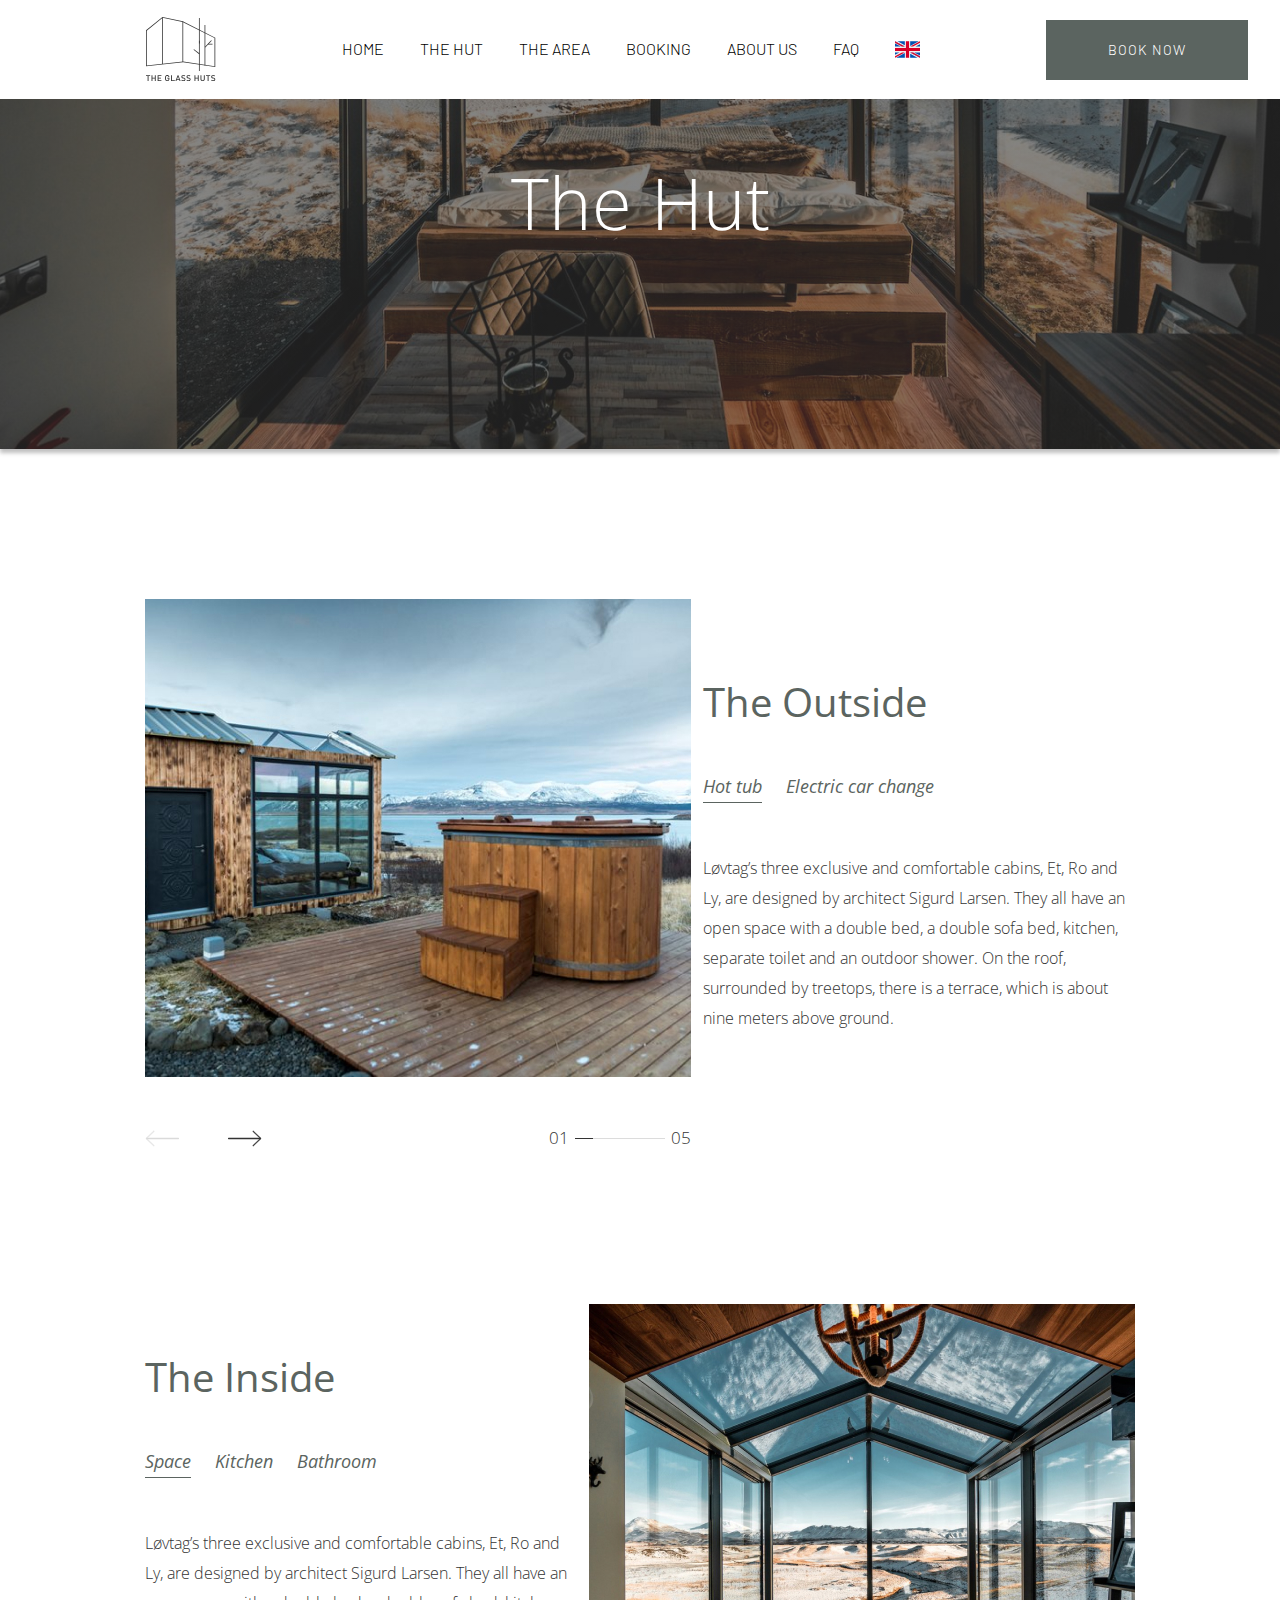
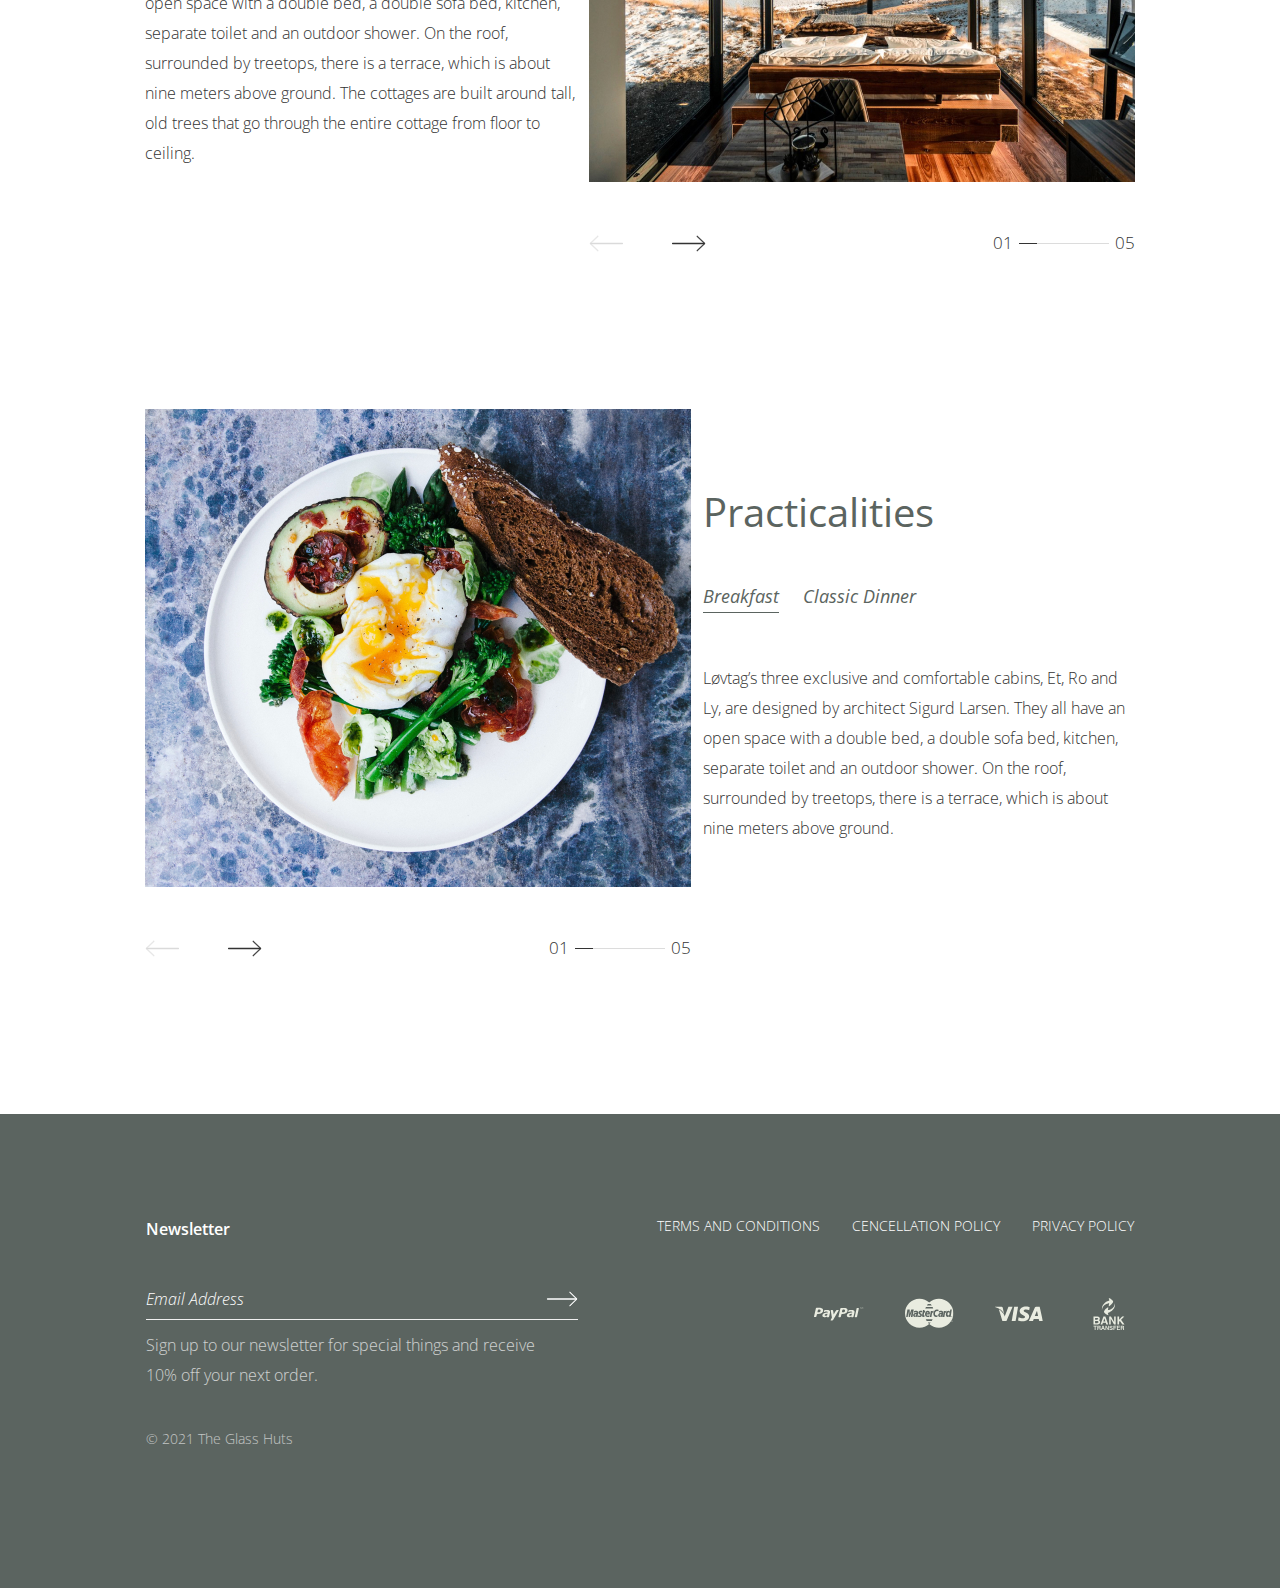
==== commit fe92c065: "minor fixes" ====
--- a/hut.html
+++ b/hut.html
@@ -121,7 +121,7 @@
         <div class="hut-info">
           <h2 class="generic-content__title">The Outside</h2>
           <div class="hut-categories">
-            <a href="#" class="generic-content__link active">Hot tube
+            <a href="#" class="generic-content__link active">Hot tub
             </a>
             <a href="#" class="generic-content__link">Electric car change
             </a>
--- a/css/style.css
+++ b/css/style.css
@@ -608,7 +608,8 @@
 /**************************/
 
 .section-faq {
-  margin-top: 15rem;
+  margin: 15rem 0;
+
 }
 
 /**************************/
